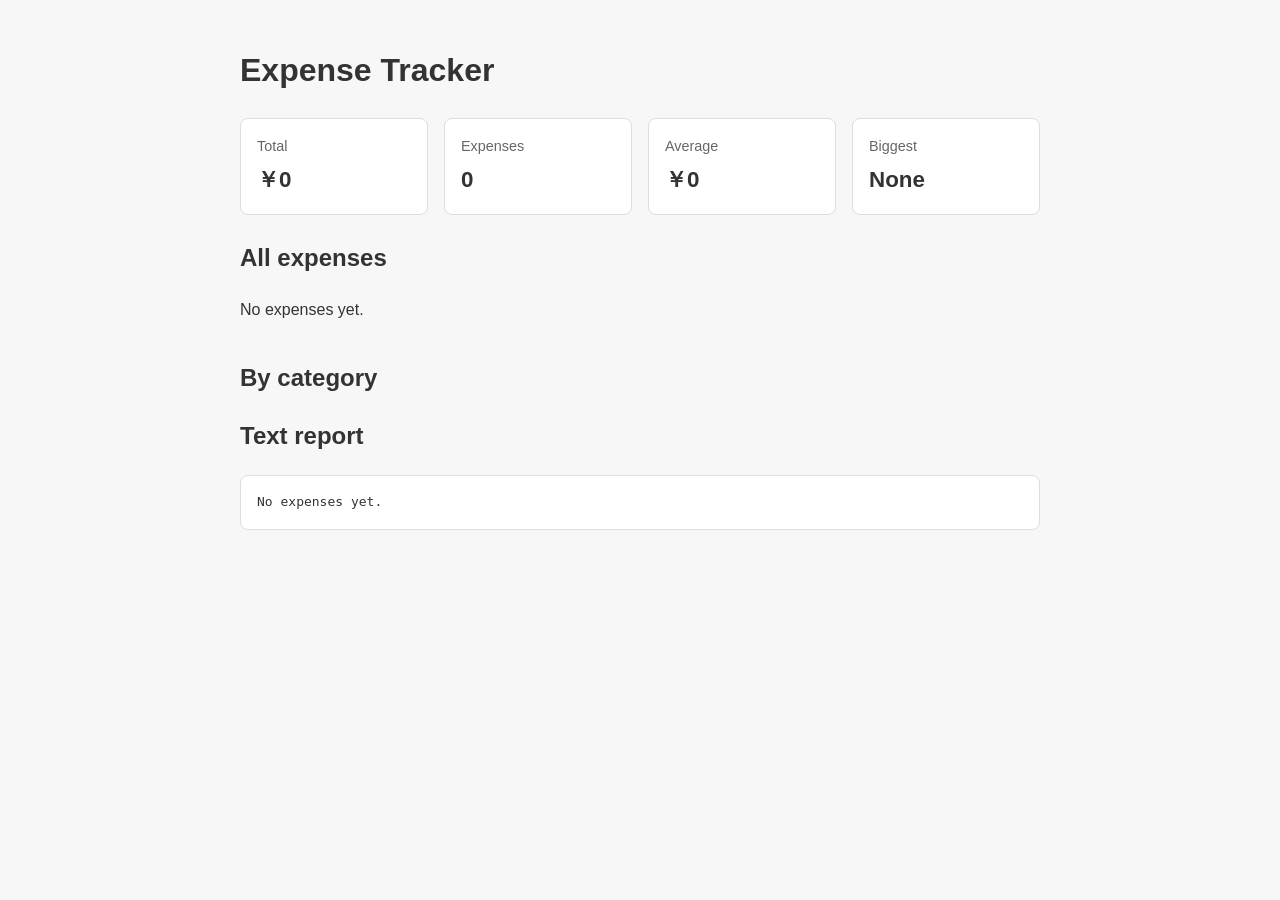
==== tracker/tracker.html @ 013911bd "expense tracker" ====
<!DOCTYPE html>
<html lang="en">
<head>
  <meta charset="UTF-8">
  <meta name="viewport" content="width=device-width, initial-scale=1.0">
  <title>Expense Tracker</title>
  <link rel="stylesheet" href="tracker.css">
  <script src="logic.js" defer></script>
  <script src="app.js" defer></script>
</head>
<body>
  <main>
    <h1>Expense Tracker</h1>

    <section id="summary" class="cards"></section>

    <section>
      <h2>All expenses</h2>
      <p id="empty-message" class="hidden">No expenses yet.</p>
      <div class="table-wrap">
        <table id="expense-table">
          <thead>
            <tr>
              <th scope="col">Item</th>
              <th scope="col">Category</th>
              <th scope="col">Amount</th>
            </tr>
          </thead>
          <tbody id="expense-body"></tbody>
        </table>
      </div>
    </section>

    <section>
      <h2>By category</h2>
      <ul id="category-list"></ul>
    </section>
    
    <section>
      <h2> Text report</h2>
      <pre id="report"></pre>
    </section>
  </main>
</body>
</html>
---- tracker/tracker.css ----
body {
    font-family: "Noto Sans JP", "Hiragino Sans", "Yu Gothic", Meiryo, sans-serif;
    background: #f7f7f7;
    color: #333;
    margin: 0;
    line-height: 1.6;
}

main {
    max-width: 800px;
    margin: 0 auto;
    padding: 1.5rem;
}

.cards {
    display: grid;
    grid-template-columns: repeat(auto-fit, minmax(160px, 1fr));
    gap: 1rem;
    margin-bottom: 1.5rem;
}

.card {
    background: white;
    border: 1px solid #ddd;
    border-radius: 8px;
    padding: 1rem;
}

.card-label {
    margin: 0;
    color: #666;
    font-size: 0.9rem;
}

.card-value {
    margin: 0.25rem 0 0;
    font-size: 1.4rem;
    font-weight: bold;
}

.table-wrap {
    overflow-x: auto;
}

table {
    width: 100%;
    border-collapse: collapse;
    background: white;
    min-width: 420px;
}

th,
td {
    border: 1px solid #ddd;
    padding: 0.6rem 0.8rem;
    text-align: left;
}

thead th {
    background: #1a3a5c;
    color: white;
}

td.amount {
    text-align: right;
}

td.item {
    font-weight: bold;
}

td.category {
    color: #666;
}

tr.biggest {
    background: #fff3cd;
}

.hidden {
    display: none;
}

.badge {
    display: inline-block;
    background: #e8eef5;
    color: #1a3a5c;
    border-radius: 999px;
    padding: 0.05rem 0.6rem;
    font-size: 0.8rem;
    margin-left: 0.25rem;
}

pre {
    background: white;
    border: 1px solid #ddd;
    border-radius: 8px;
    padding: 1rem;
    overflow-x: auto;
}
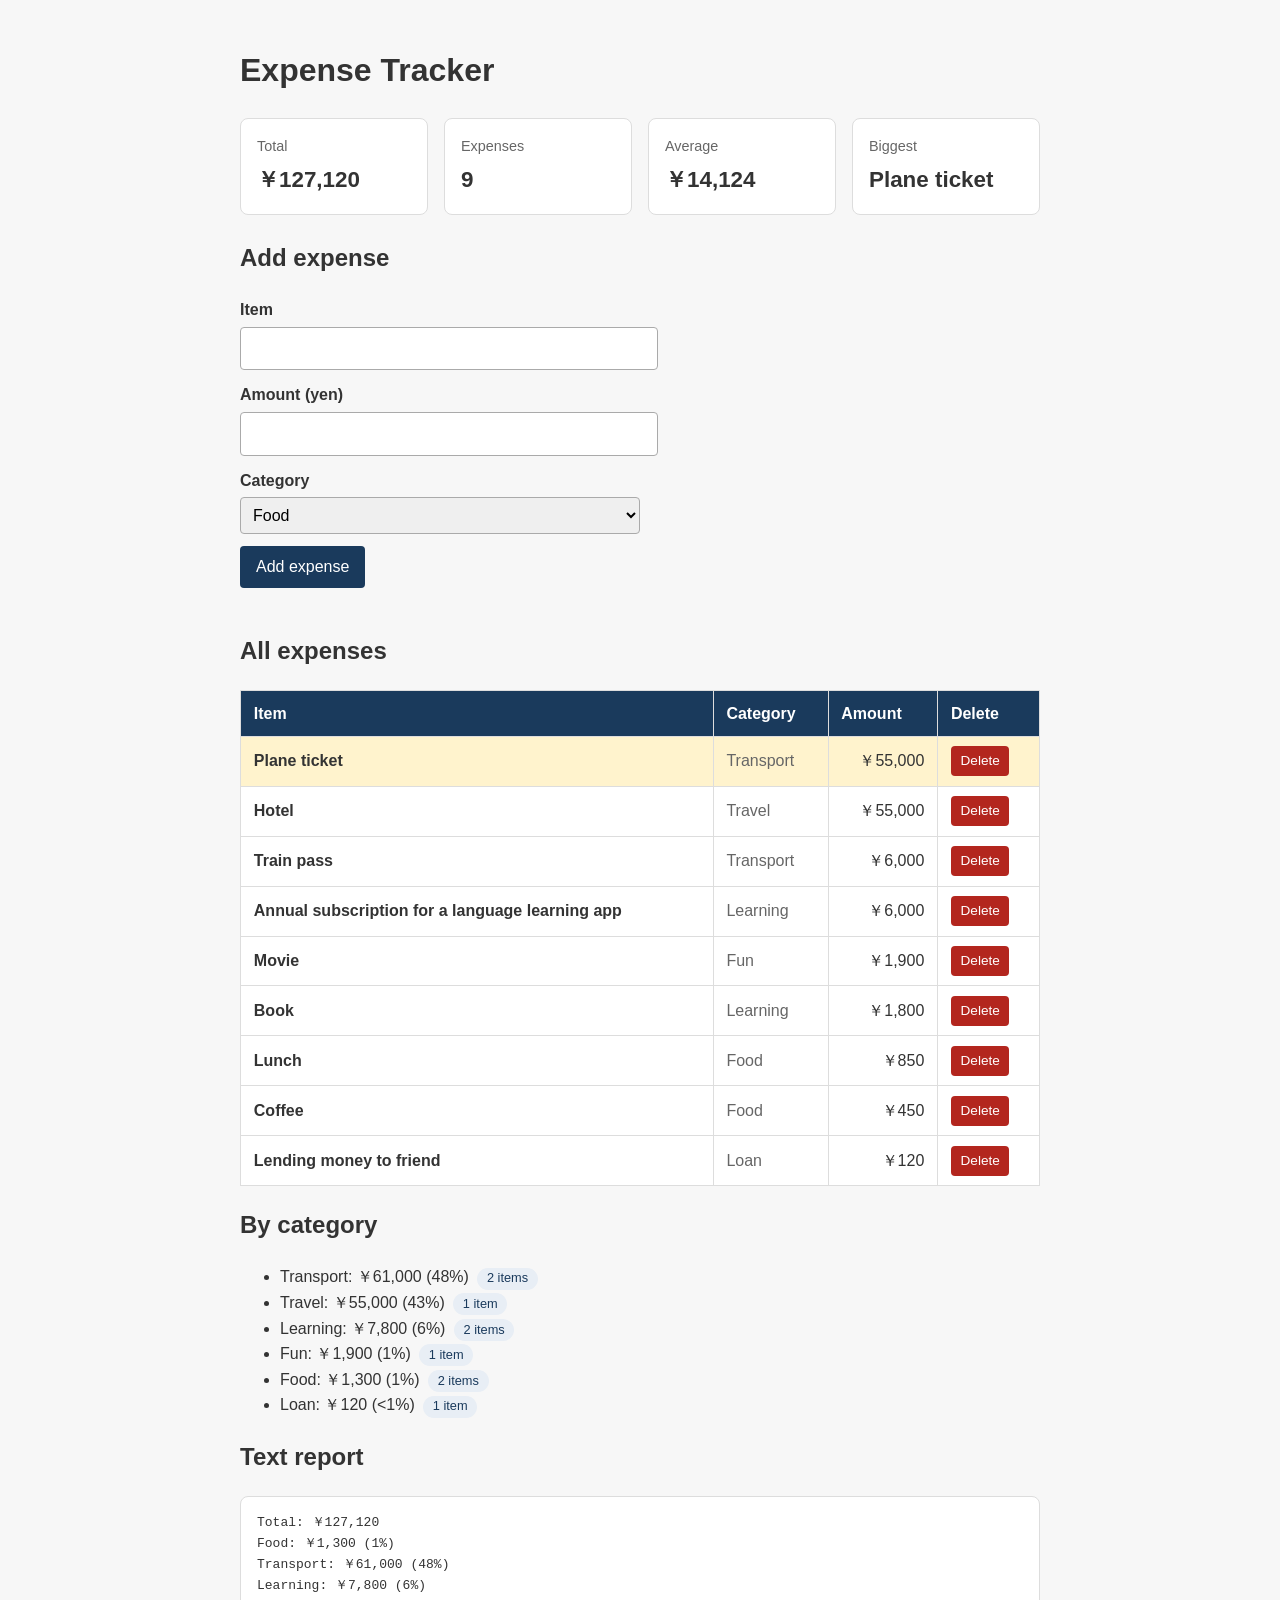
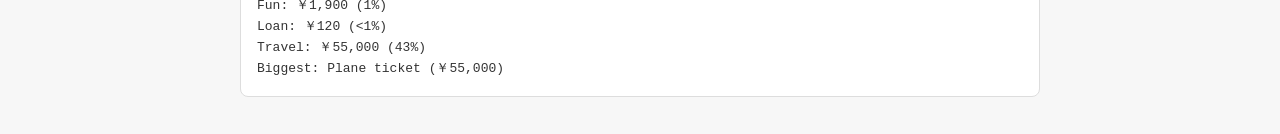
==== commit 5fdd2df4: "Challenge: save expenses to localStorage" ====
--- a/tracker/tracker.html
+++ b/tracker/tracker.html
@@ -11,10 +11,34 @@
 <body>
   <main>
     <h1>Expense Tracker</h1>
-
     <section id="summary" class="cards"></section>
-
     <section>
+      <h2>Add expense</h2>
+      <form id="expense-form">
+        <p>
+          <label for="item-input">Item</label>
+          <input id="item-input" type="text" maxlength="60" required>
+        </p>
+        <p>
+          <label for="amount-input">Amount (yen)</label>
+          <input id="amount-input" type="number" min="1" step="1" required>
+        </p>
+        <p>
+          <label for="category-input">Category</label>
+          <select id="category-input">
+            <option value="food">Food</option>
+            <option value="transport">Transport</option>
+            <option value="learning">Learning</option>
+            <option value="fun">Fun</option>
+            <option value="loan">Loan</option>
+            <option value="travel">Travel</option>
+            <option value="other">Other</option>
+          </select>
+        </p>
+        <button type="submit">Add expense</button>
+        <p id="form-error" class="error" role="alert"></p>
+      </form>
+    </section>
       <h2>All expenses</h2>
       <p id="empty-message" class="hidden">No expenses yet.</p>
       <div class="table-wrap">
@@ -24,6 +48,7 @@
               <th scope="col">Item</th>
               <th scope="col">Category</th>
               <th scope="col">Amount</th>
+              <th scope="col">Delete</th>
             </tr>
           </thead>
           <tbody id="expense-body"></tbody>
--- a/tracker/tracker.css
+++ b/tracker/tracker.css
@@ -97,4 +97,44 @@
     border-radius: 8px;
     padding: 1rem;
     overflow-x: auto;
+}
+
+form p {
+    margin: 0 0 0.75rem;
+}
+
+label {
+    display: block;
+    font-weight: bold;
+    margin-bottom: 0.25rem;
+}
+
+input[type="text"], input[type="number"], select {
+    width: 100%;
+    max-width: 400px;
+    padding: 0.5rem;
+    border: 1px solid #aaa;
+    border-radius: 4px;
+    font:inherit;
+}
+
+button {
+    background: #1a3a5c;
+    color: white;
+    border: none;
+    padding: 0.5rem 1rem;
+    border-radius: 4px;
+    font: inherit;
+    cursor: pointer;
+}
+
+.error  {
+    color: crimson;
+    min-height: 1.5rem;
+}
+
+.delete-btn {
+    background: #b3261e;
+    padding: 0.25rem 0.6rem;
+    font-size: 0.85rem;
 }
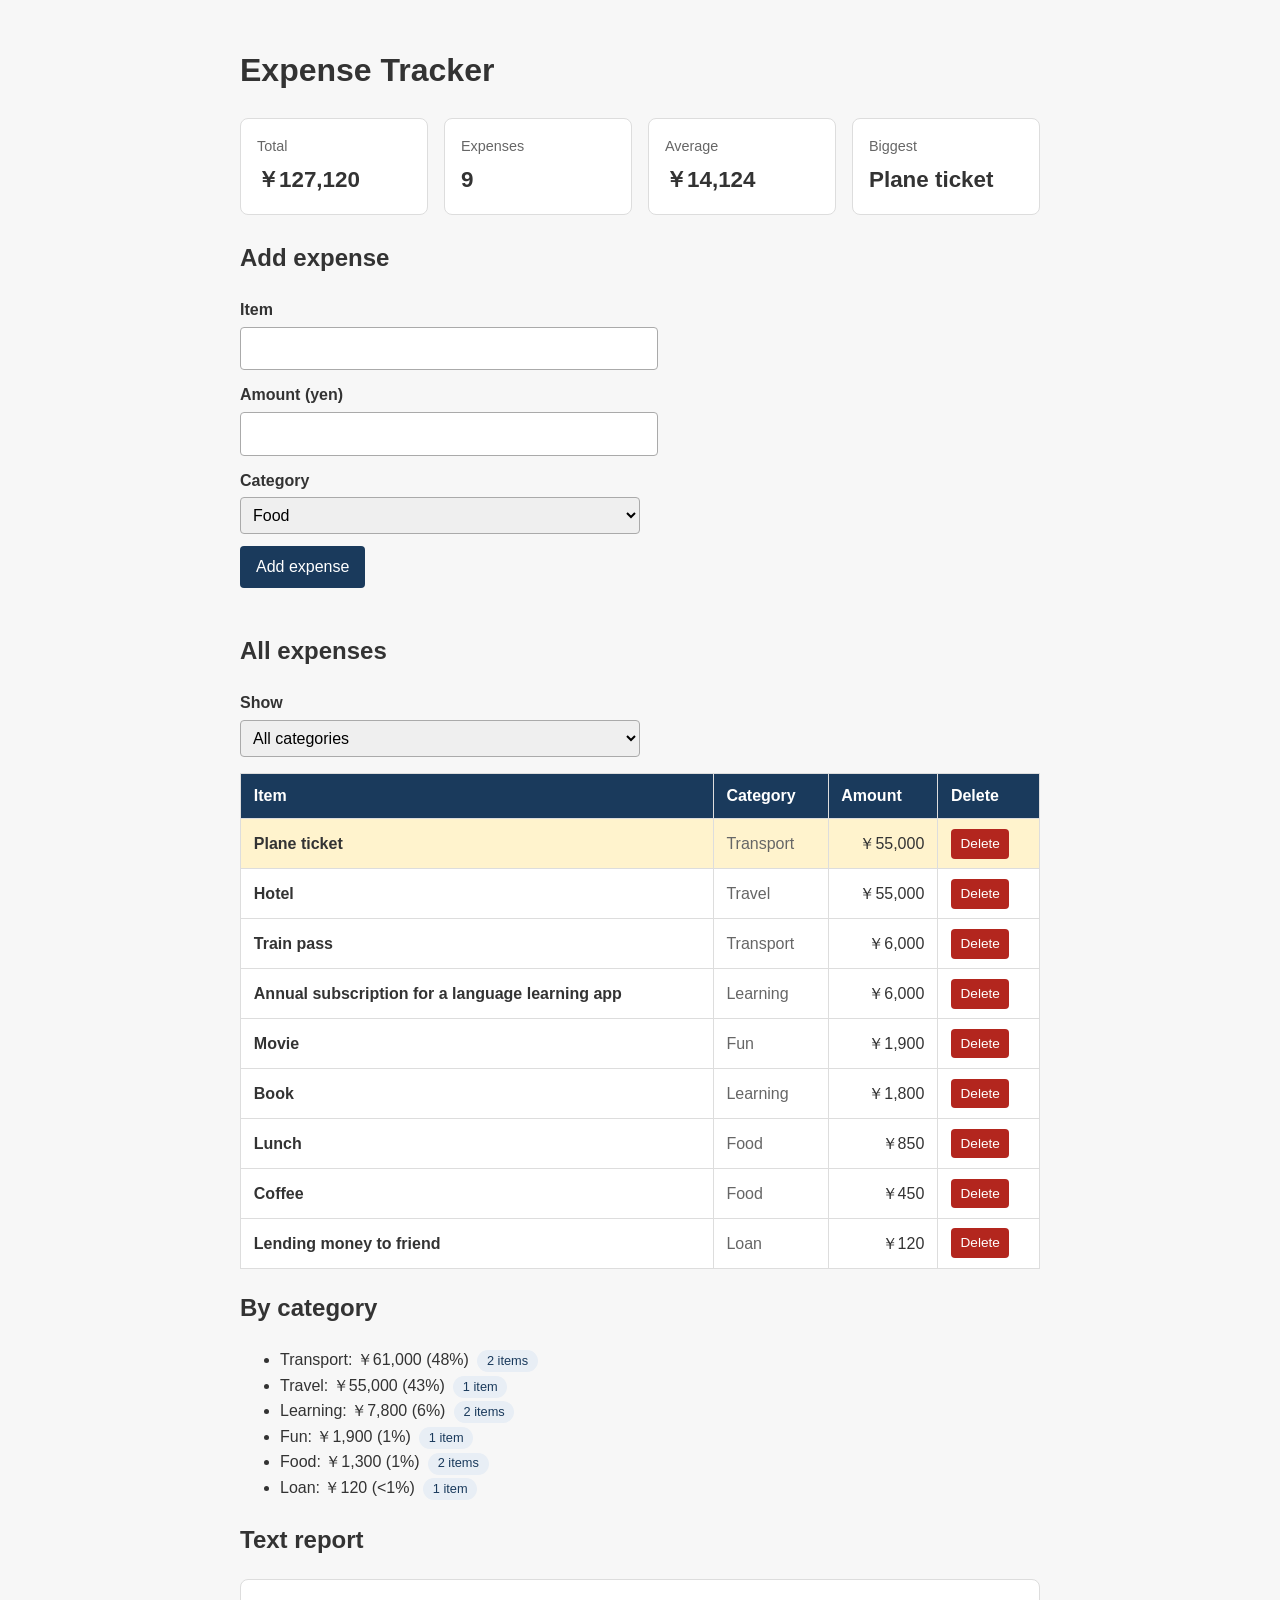
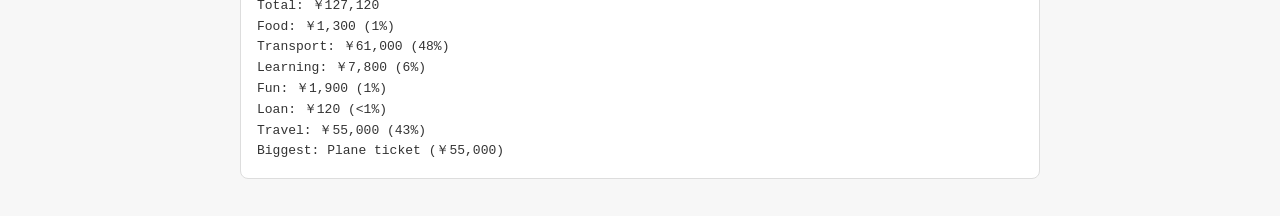
==== commit 5b985a5c: "added undo button" ====
--- a/tracker/tracker.html
+++ b/tracker/tracker.html
@@ -40,7 +40,17 @@
       </form>
     </section>
       <h2>All expenses</h2>
+      <p>
+        <label for="filter-select">Show</label>
+        <select id="filter-select"></select>
+      </p>
+      <p id="filter-status"></p>
+      <p id="no-matches" class="hidden">No expenses in this category.</p>
       <p id="empty-message" class="hidden">No expenses yet.</p>
+      <p id="undo-bar" class="hidden">
+        <span id="undo-text"></span>
+        <button type="button" id="undo-btn">Undo</button>
+      </p>
       <div class="table-wrap">
         <table id="expense-table">
           <thead>
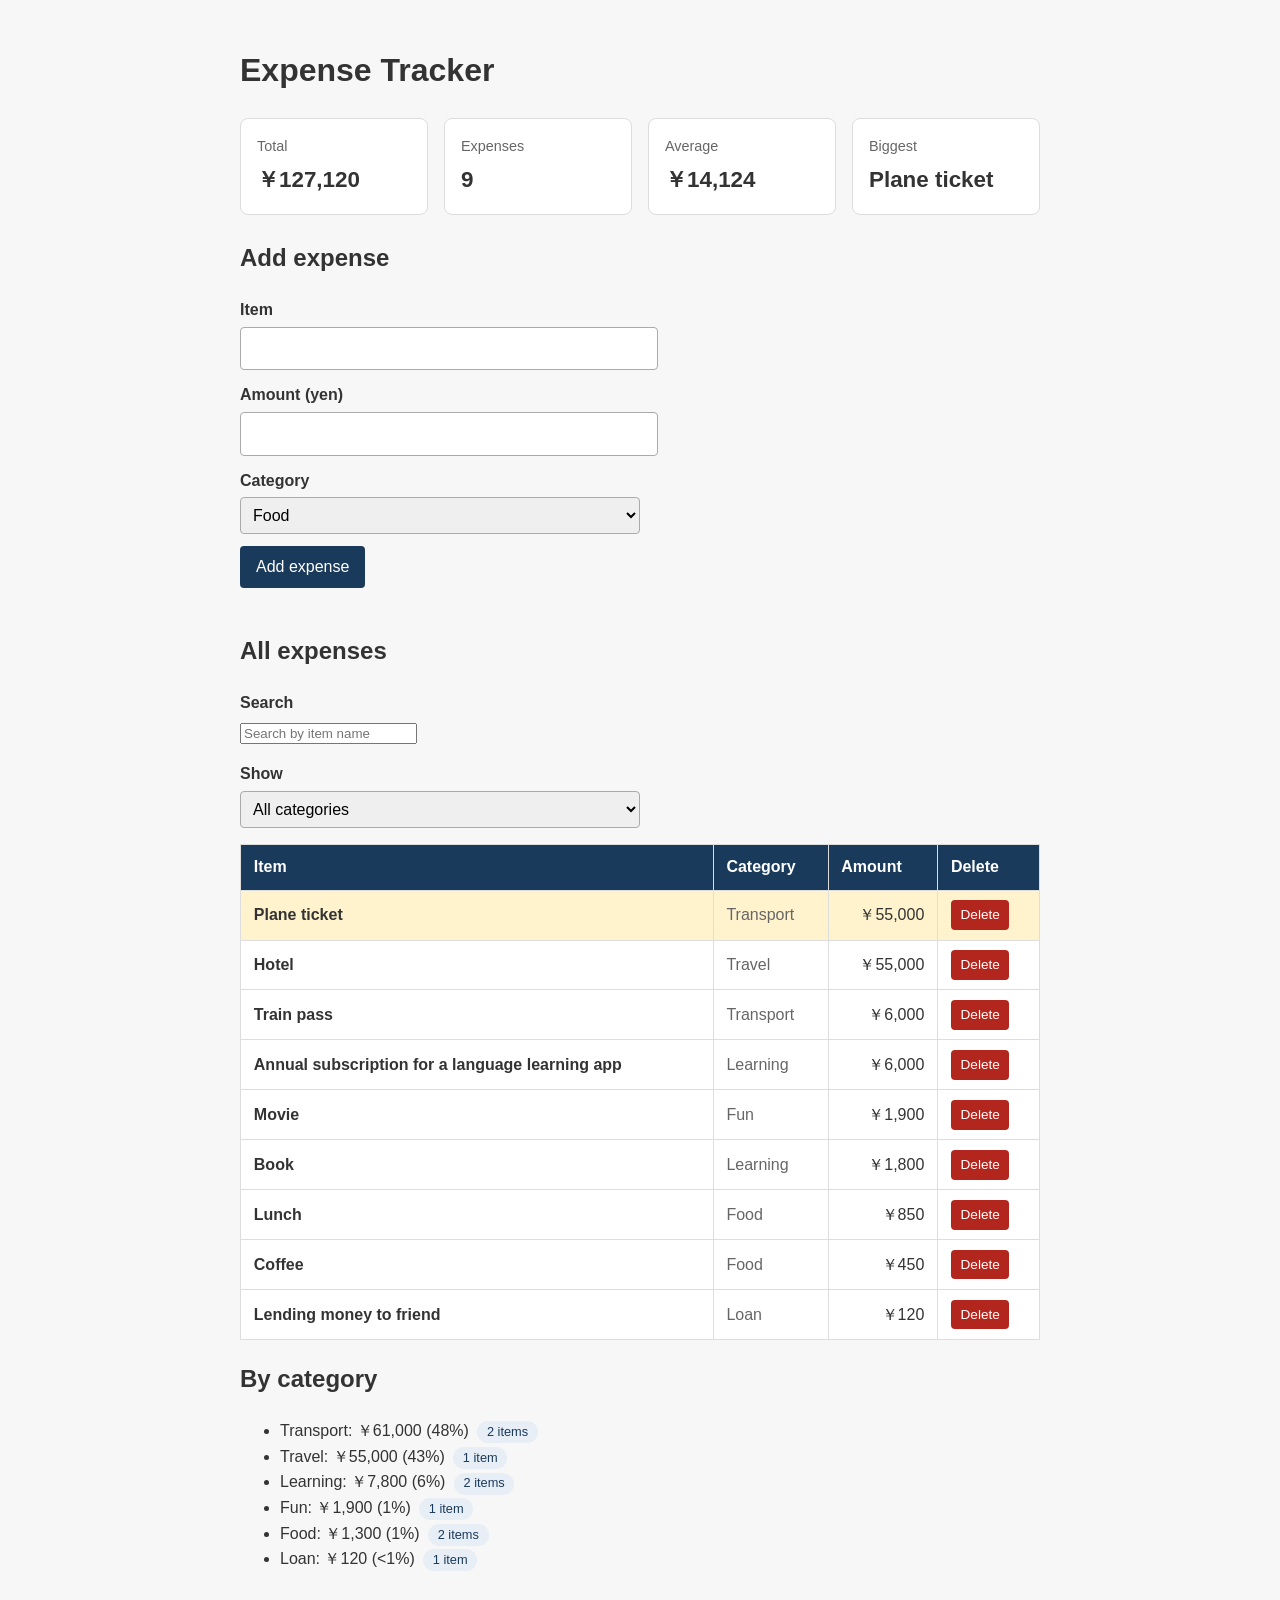
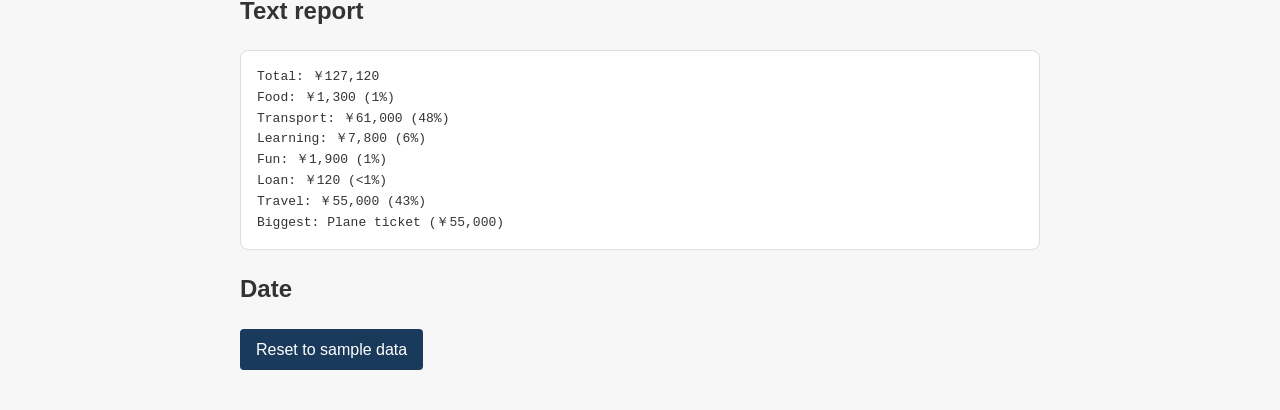
==== commit 4c857c91: "added reset & search" ====
--- a/tracker/tracker.html
+++ b/tracker/tracker.html
@@ -41,6 +41,10 @@
     </section>
       <h2>All expenses</h2>
       <p>
+        <label for="search-input">Search</label>
+        <input id="search-input" type="search" placeholder="Search by item name">
+      </p>
+      <p>
         <label for="filter-select">Show</label>
         <select id="filter-select"></select>
       </p>
@@ -75,6 +79,13 @@
       <h2> Text report</h2>
       <pre id="report"></pre>
     </section>
+
+    <section>
+      <h2>Date</h2>
+      <p>
+        <button type="button" id="reset-btn"> Reset to sample data</button>
+      </p>
+    </section>
   </main>
 </body>
 </html>
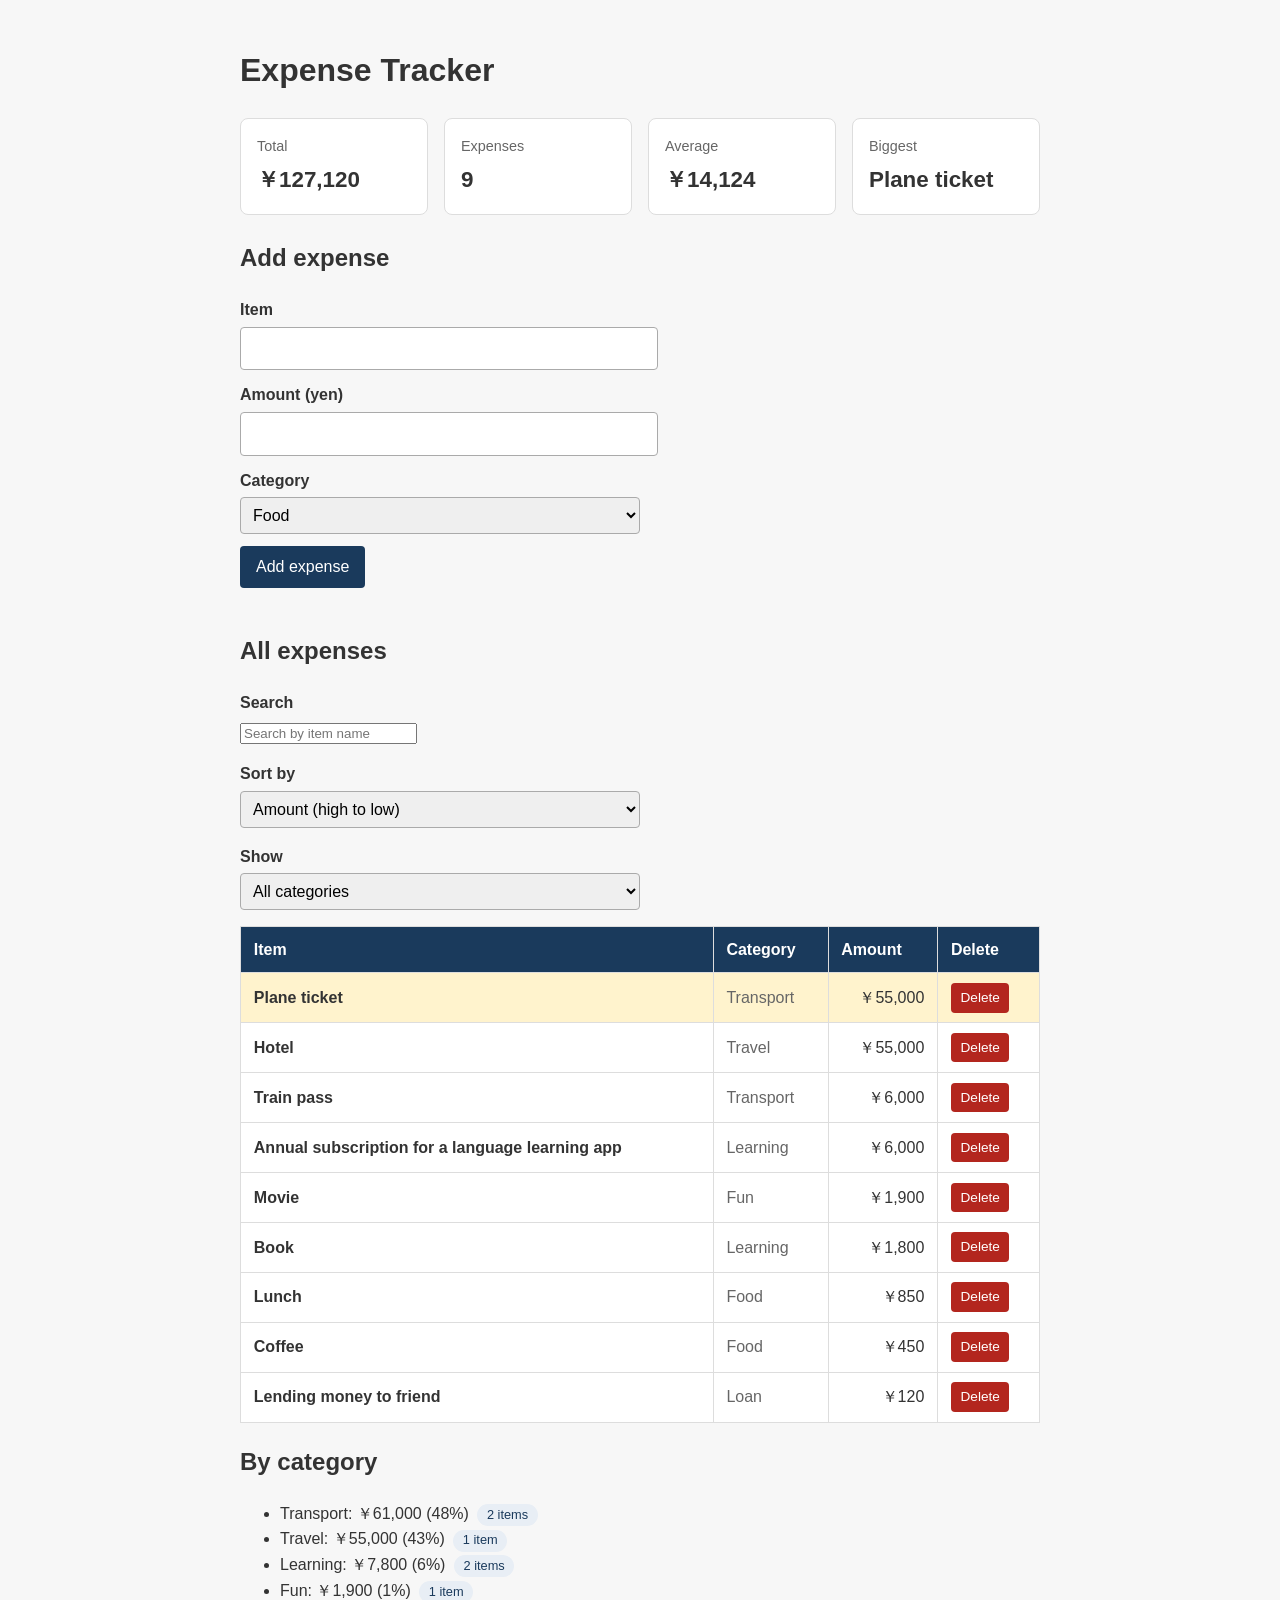
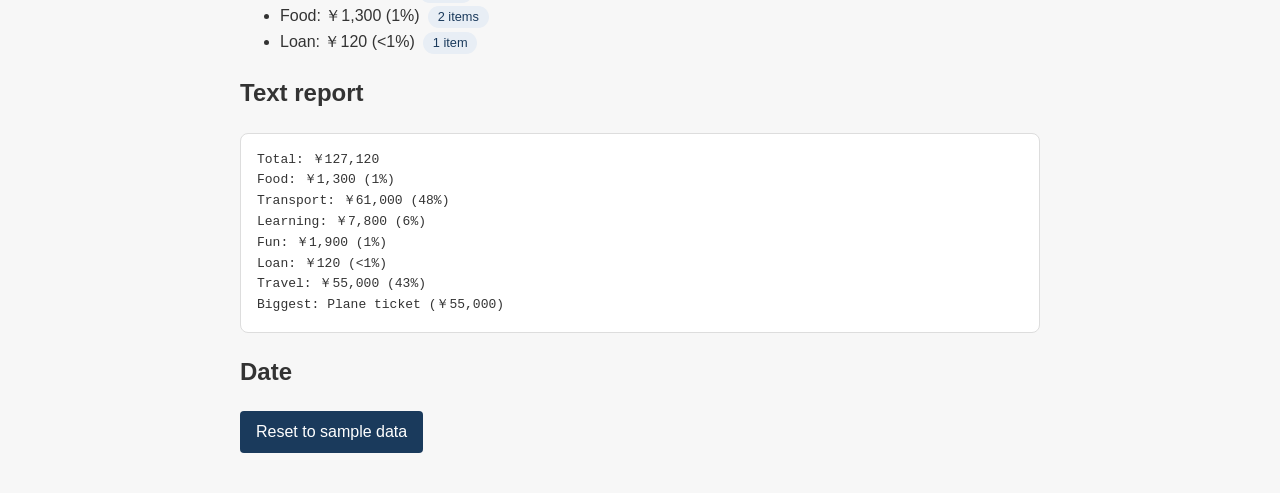
==== commit a514cdb6: "added sort function" ====
--- a/tracker/tracker.html
+++ b/tracker/tracker.html
@@ -45,6 +45,15 @@
         <input id="search-input" type="search" placeholder="Search by item name">
       </p>
       <p>
+          <label for="sort-select">Sort by</label>
+          <select id="sort-select">
+            <option value="amount-desc">Amount (high to low)</option>
+            <option value="amount-asc">Amount (low to high)</option>
+            <option value="name-asc">Name (A to Z)</option>
+            <option value="category-asc">Category (A to Z)</option>
+          </select>
+        </p>
+      <p>
         <label for="filter-select">Show</label>
         <select id="filter-select"></select>
       </p>
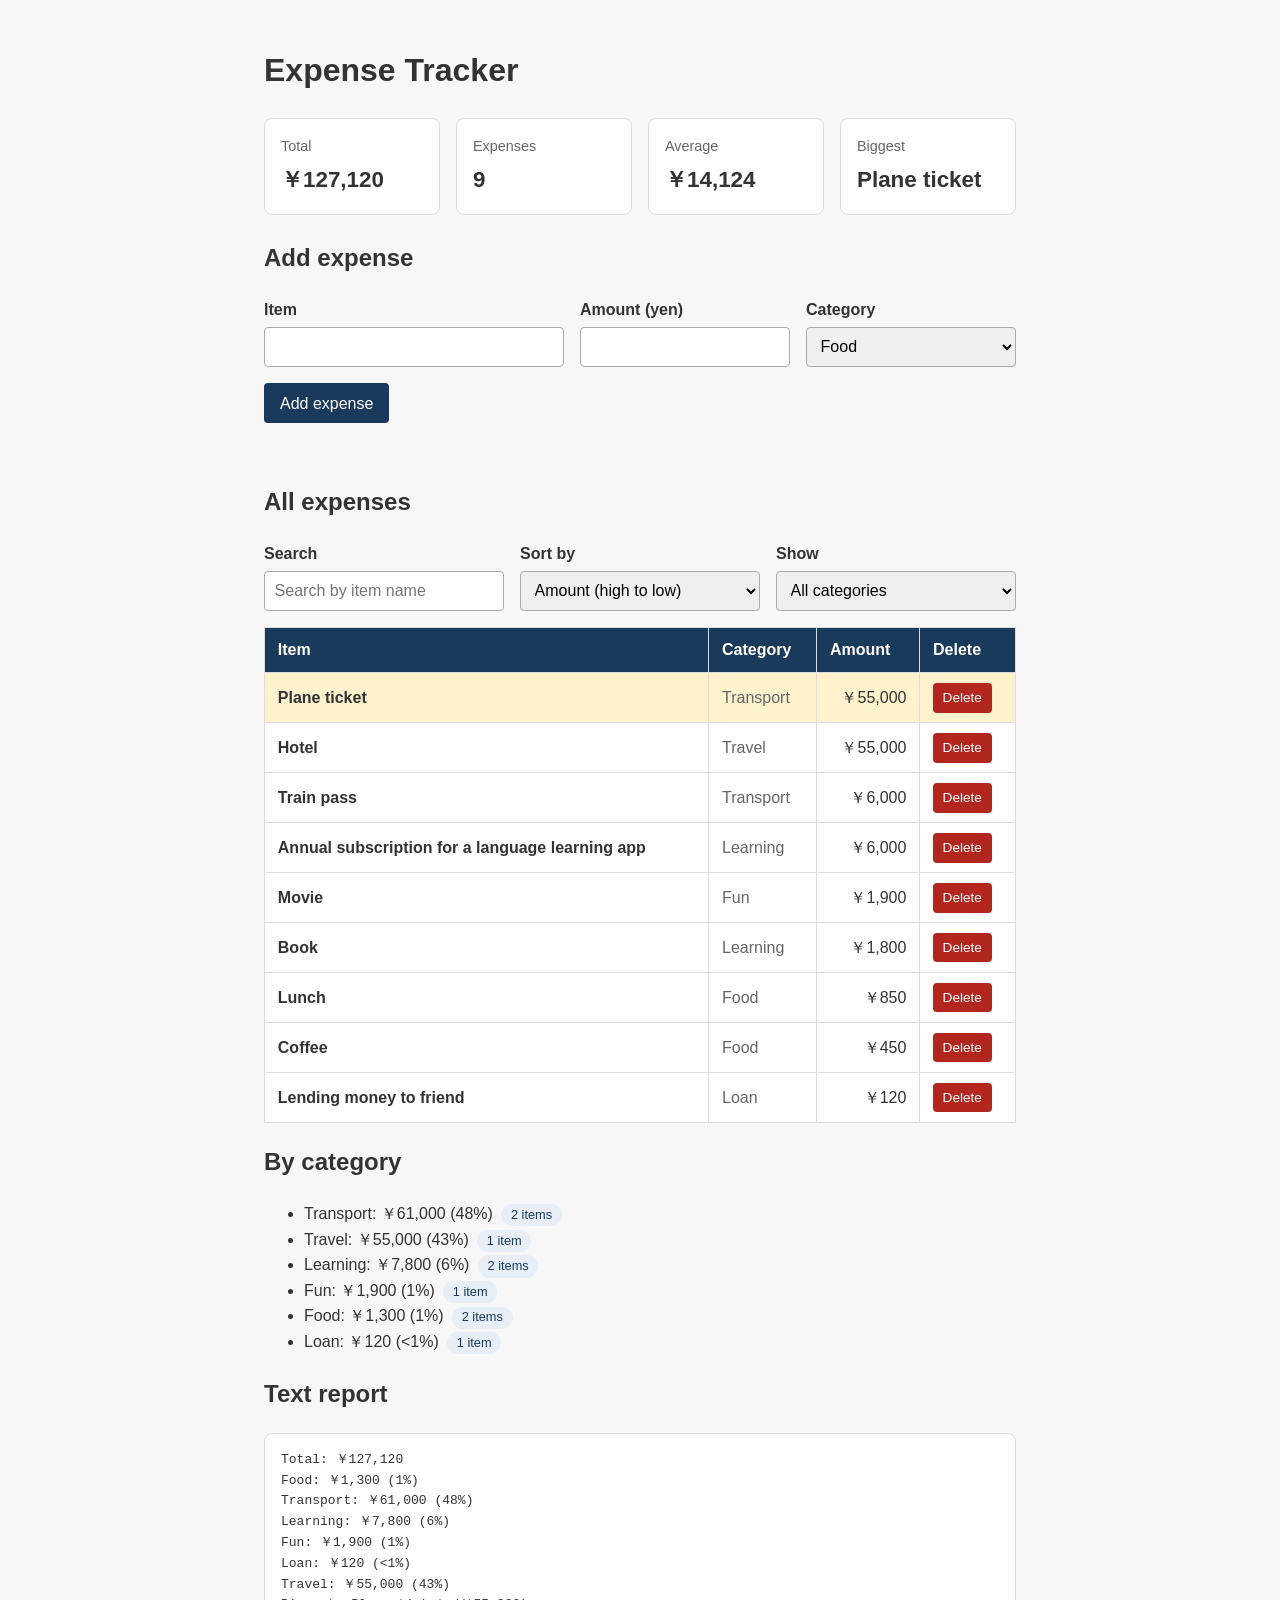
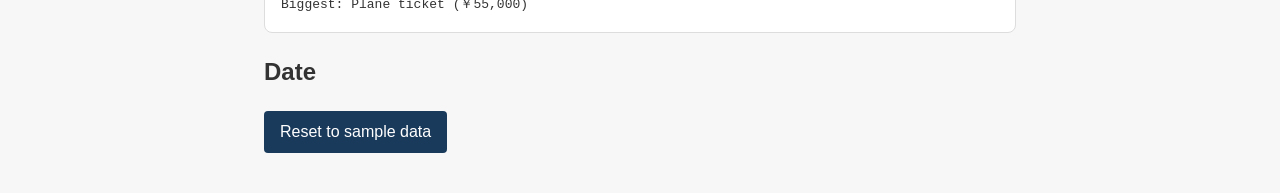
==== commit 4856ced9: "put add expense and table control into 1 row" ====
--- a/tracker/tracker.html
+++ b/tracker/tracker.html
@@ -1,5 +1,6 @@
 <!DOCTYPE html>
 <html lang="en">
+
 <head>
   <meta charset="UTF-8">
   <meta name="viewport" content="width=device-width, initial-scale=1.0">
@@ -8,6 +9,7 @@
   <script src="logic.js" defer></script>
   <script src="app.js" defer></script>
 </head>
+
 <body>
   <main>
     <h1>Expense Tracker</h1>
@@ -15,75 +17,85 @@
     <section>
       <h2>Add expense</h2>
       <form id="expense-form">
-        <p>
-          <label for="item-input">Item</label>
-          <input id="item-input" type="text" maxlength="60" required>
-        </p>
-        <p>
-          <label for="amount-input">Amount (yen)</label>
-          <input id="amount-input" type="number" min="1" step="1" required>
-        </p>
-        <p>
-          <label for="category-input">Category</label>
-          <select id="category-input">
-            <option value="food">Food</option>
-            <option value="transport">Transport</option>
-            <option value="learning">Learning</option>
-            <option value="fun">Fun</option>
-            <option value="loan">Loan</option>
-            <option value="travel">Travel</option>
-            <option value="other">Other</option>
-          </select>
-        </p>
-        <button type="submit">Add expense</button>
+        <div class="controls">
+          <div class="field field-wide">
+            <label for="item-input">Item</label>
+            <input id="item-input" type="text" maxlength="60" required>
+          </div>
+
+          <div class="field">
+            <label for="amount-input">Amount (yen)</label>
+            <input id="amount-input" type="number" min="1" step="1" required>
+          </div>
+
+          <div class="field">
+            <label for="category-input">Category</label>
+            <select id="category-input">
+              <option value="food">Food</option>
+              <option value="transport">Transport</option>
+              <option value="learning">Learning</option>
+              <option value="fun">Fun</option>
+              <option value="loan">Loan</option>
+              <option value="other">Other</option>
+            </select>
+          </div>
+
+          <div class="field field-button">
+            <button type="submit">Add expense</button>
+          </div>
+        </div>
         <p id="form-error" class="error" role="alert"></p>
       </form>
     </section>
-      <h2>All expenses</h2>
-      <p>
+    <h2>All expenses</h2>
+    <div class="controls">
+      <div class="field">
         <label for="search-input">Search</label>
         <input id="search-input" type="search" placeholder="Search by item name">
-      </p>
-      <p>
-          <label for="sort-select">Sort by</label>
-          <select id="sort-select">
-            <option value="amount-desc">Amount (high to low)</option>
-            <option value="amount-asc">Amount (low to high)</option>
-            <option value="name-asc">Name (A to Z)</option>
-            <option value="category-asc">Category (A to Z)</option>
-          </select>
-        </p>
-      <p>
+      </div>
+
+      <div class="field">
+        <label for="sort-select">Sort by</label>
+        <select id="sort-select">
+          <option value="amount-desc">Amount (high to low)</option>
+          <option value="amount-asc">Amount (low to high)</option>
+          <option value="name-asc">Name (A to Z)</option>
+          <option value="category-asc">Category (A to Z)</option>
+        </select>
+      </div>
+
+      <div class="field">
         <label for="filter-select">Show</label>
         <select id="filter-select"></select>
-      </p>
-      <p id="filter-status"></p>
-      <p id="no-matches" class="hidden">No expenses in this category.</p>
-      <p id="empty-message" class="hidden">No expenses yet.</p>
-      <p id="undo-bar" class="hidden">
-        <span id="undo-text"></span>
-        <button type="button" id="undo-btn">Undo</button>
-      </p>
-      <div class="table-wrap">
-        <table id="expense-table">
-          <thead>
-            <tr>
-              <th scope="col">Item</th>
-              <th scope="col">Category</th>
-              <th scope="col">Amount</th>
-              <th scope="col">Delete</th>
-            </tr>
-          </thead>
-          <tbody id="expense-body"></tbody>
-        </table>
       </div>
+    </div>
+    <p id="filter-status"></p>
+    <p id="no-matches" class="hidden">No expenses in this category.</p>
+    <p id="empty-message" class="hidden">No expenses yet.</p>
+    <p id="undo-bar" class="hidden">
+      <span id="undo-text"></span>
+      <button type="button" id="undo-btn">Undo</button>
+    </p>
+    <div class="table-wrap">
+      <table id="expense-table">
+        <thead>
+          <tr>
+            <th scope="col">Item</th>
+            <th scope="col">Category</th>
+            <th scope="col">Amount</th>
+            <th scope="col">Delete</th>
+          </tr>
+        </thead>
+        <tbody id="expense-body"></tbody>
+      </table>
+    </div>
     </section>
 
     <section>
       <h2>By category</h2>
       <ul id="category-list"></ul>
     </section>
-    
+
     <section>
       <h2> Text report</h2>
       <pre id="report"></pre>
@@ -97,4 +109,5 @@
     </section>
   </main>
 </body>
+
 </html>
--- a/tracker/tracker.css
+++ b/tracker/tracker.css
@@ -1,3 +1,9 @@
+*,
+*::before,
+*::after {
+    box-sizing: border-box;
+}
+
 body {
     font-family: "Noto Sans JP", "Hiragino Sans", "Yu Gothic", Meiryo, sans-serif;
     background: #f7f7f7;
@@ -109,13 +115,15 @@
     margin-bottom: 0.25rem;
 }
 
-input[type="text"], input[type="number"], select {
+input[type="text"],
+input[type="number"],
+select {
     width: 100%;
     max-width: 400px;
     padding: 0.5rem;
     border: 1px solid #aaa;
     border-radius: 4px;
-    font:inherit;
+    font: inherit;
 }
 
 button {
@@ -128,7 +136,7 @@
     cursor: pointer;
 }
 
-.error  {
+.error {
     color: crimson;
     min-height: 1.5rem;
 }
@@ -137,4 +145,36 @@
     background: #b3261e;
     padding: 0.25rem 0.6rem;
     font-size: 0.85rem;
+}
+
+.controls {
+    display: flex;
+    flex-wrap: wrap;
+    gap: 1rem;
+    align-items: flex-end;
+    margin-bottom: 1rem;
+}
+
+.field {
+    flex: 1 1 180px;
+}
+
+.field-wide {
+    flex: 2 1 240px;
+}
+
+.controls input,
+.controls select {
+    width: 100%;
+    max-width: none;
+    height: 2.5rem;
+    padding: 0 0.6rem;
+    border: 1px solid #aaa;
+    border-radius: 4px;
+    font: inherit;
+    box-sizing: border-box;
+}
+
+.field-button button {
+    height: 2.5rem;
 }
